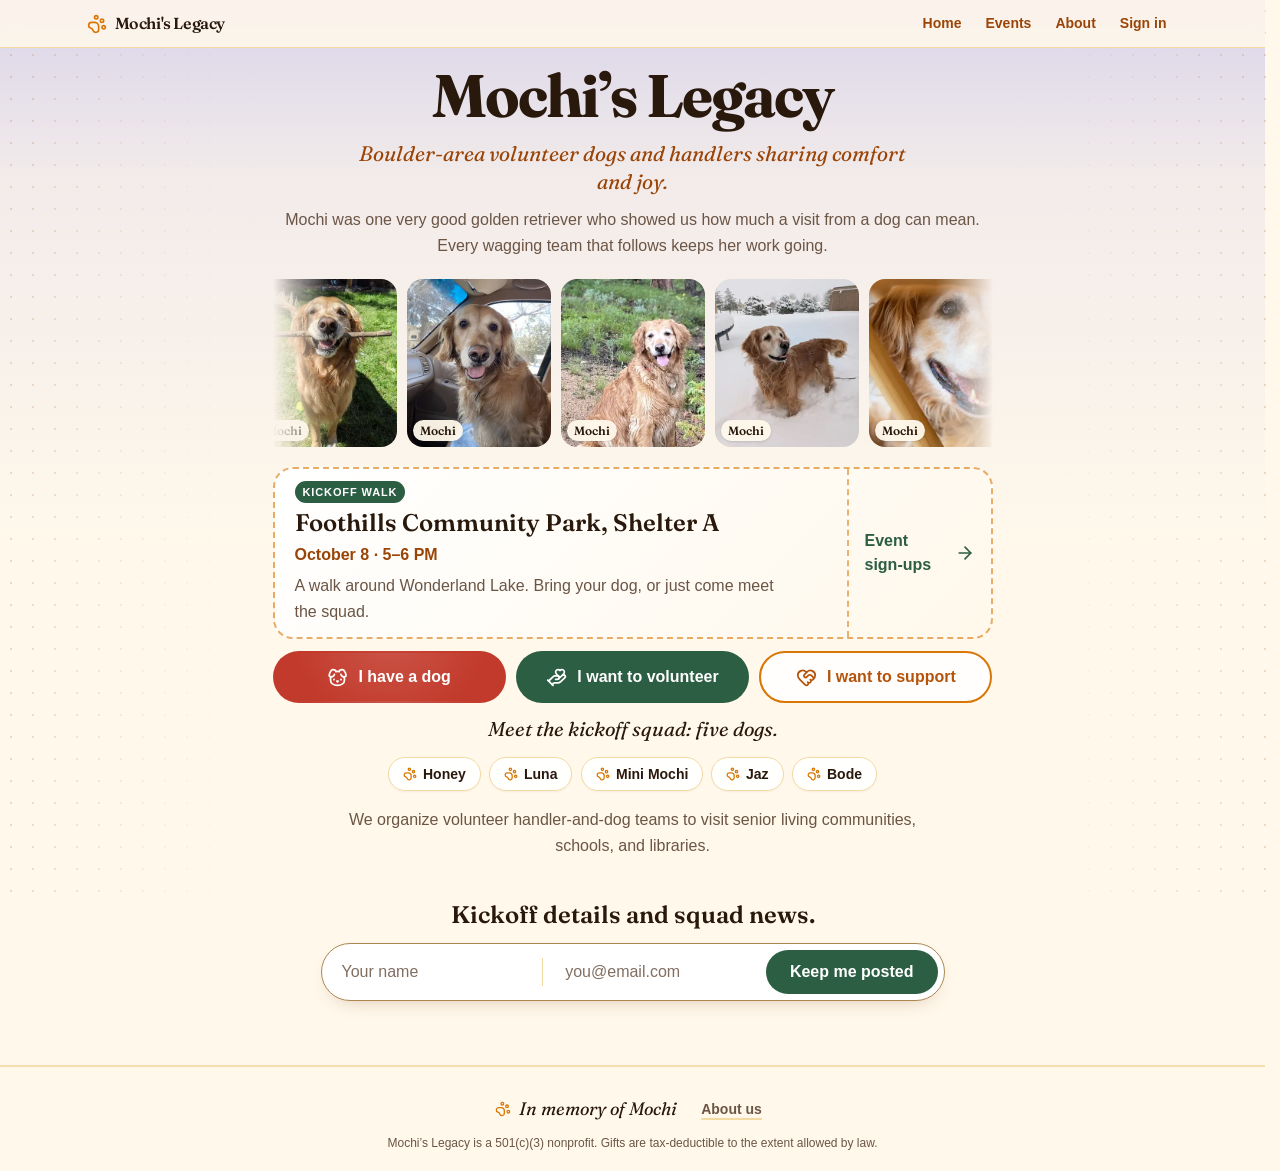
==== about/index.html @ a928e65b "Publish the Mochi's Legacy site Built from agemady/MochisLegacy rc/day-one-2 at 67d6ae8: static page" ====
<!doctype html>
<html lang="en">
  <head>
    <meta charset="UTF-8" />
    <link rel="icon" type="image/svg+xml" href="/favicon.svg" />
    <meta name="viewport" content="width=device-width, initial-scale=1.0" />
    <meta name="description" content="Mochi’s Legacy is a Boulder, Colorado therapy dog nonprofit bringing joy to senior living communities, schools, and libraries. Meet the squad and get involved." />
    <meta name="theme-color" content="#FBDF9C" />
    <meta name="color-scheme" content="light" />

    <!-- Time-of-day sky (ruling 19): set before any CSS so the first paint is right.
         ?sky=dawn|day|dusk|night freezes it (screenshots and e2e use ?sky=day). -->
    <script>
      (function () {
        var tops = { dawn: "#F8D2C3", day: "#FBDF9C", dusk: "#F8CAA6", night: "#D9D4EA" };
        var asked = new URLSearchParams(location.search).get("sky");
        var h = new Date().getHours();
        var sky = Object.prototype.hasOwnProperty.call(tops, asked) ? asked : h >= 5 && h < 9 ? "dawn" : h >= 9 && h < 17 ? "day" : h >= 17 && h < 20 ? "dusk" : "night";
        document.documentElement.setAttribute("data-sky", sky);
        document.querySelector('meta[name="theme-color"]').setAttribute("content", tops[sky]);
      })();
    </script>

    <!-- Fraunces display font: upright 600/700 + italic 400/600 (mission lead-in), variable opsz axis -->
    <link rel="preconnect" href="https://fonts.googleapis.com" />
    <link rel="preconnect" href="https://fonts.gstatic.com" crossorigin />
    <link href="https://fonts.googleapis.com/css2?family=Fraunces:ital,opsz,wght@0,9..144,600;0,9..144,700;1,9..144,400;1,9..144,600&display=swap" rel="stylesheet" />

    <title>Mochi’s Legacy</title>

    <!-- Structured data: Organization and October 8 kickoff Event, 5–6 PM Mountain. -->
    <script type="application/ld+json">
      {
        "@context": "https://schema.org",
        "@graph": [
          {
            "@type": "NGO",
            "@id": "https://mochislegacy.com/#organization",
            "name": "Mochi's Legacy",
            "url": "https://mochislegacy.com/",
            "description": "Boulder, Colorado therapy dog nonprofit bringing comfort and joy to senior living communities, schools, and libraries.",
            "address": {
              "@type": "PostalAddress",
              "addressLocality": "Boulder",
              "addressRegion": "CO",
              "addressCountry": "US"
            }
          },
          {
            "@type": "Event",
            "name": "Mochi's Legacy Kickoff Walk",
            "startDate": "2026-10-08T17:00:00-06:00",
            "endDate": "2026-10-08T18:00:00-06:00",
            "description": "A community gaggle walk from Foothills Community Park, Shelter A, around Wonderland Lake.",
            "eventStatus": "https://schema.org/EventScheduled",
            "eventAttendanceMode": "https://schema.org/OfflineEventAttendanceMode",
            "location": {
              "@type": "Place",
              "name": "Foothills Community Park, Shelter A",
              "address": {
                "@type": "PostalAddress",
                "addressLocality": "Boulder",
                "addressRegion": "CO",
                "addressCountry": "US"
              }
            },
            "organizer": {
              "@id": "https://mochislegacy.com/#organization"
            }
          }
        ]
      }
    </script>

    <!-- Open Graph -->
    <meta property="og:type" content="website" />
    <meta property="og:site_name" content="Mochi’s Legacy" />
    <meta property="og:title" content="Mochi’s Legacy — Therapy Dog Nonprofit in Boulder, CO" />
    <meta property="og:description" content="Boulder, Colorado therapy dog nonprofit bringing joy to senior living communities, schools, and libraries. Meet the squad and get involved." />
    <meta property="og:url" content="https://mochislegacy.com/" />
    <meta property="og:locale" content="en_US" />
    <meta property="og:image" content="https://mochislegacy.com/og.png" />
    <meta property="og:image:width" content="1200" />
    <meta property="og:image:height" content="630" />
    <meta property="og:image:alt" content="Mochi’s Legacy — therapy dog nonprofit in Boulder, CO" />
    <meta name="twitter:card" content="summary_large_image" />
    <script type="module" crossorigin src="/assets/index-DR9vASG3.js"></script>
    <link rel="modulepreload" crossorigin href="/assets/jsx-runtime-CBYkxpZ6.js">
    <link rel="stylesheet" crossorigin href="/assets/index-ahdjMxkK.css">
  </head>
  <body>
    <div id="root"></div>
  </body>
</html>
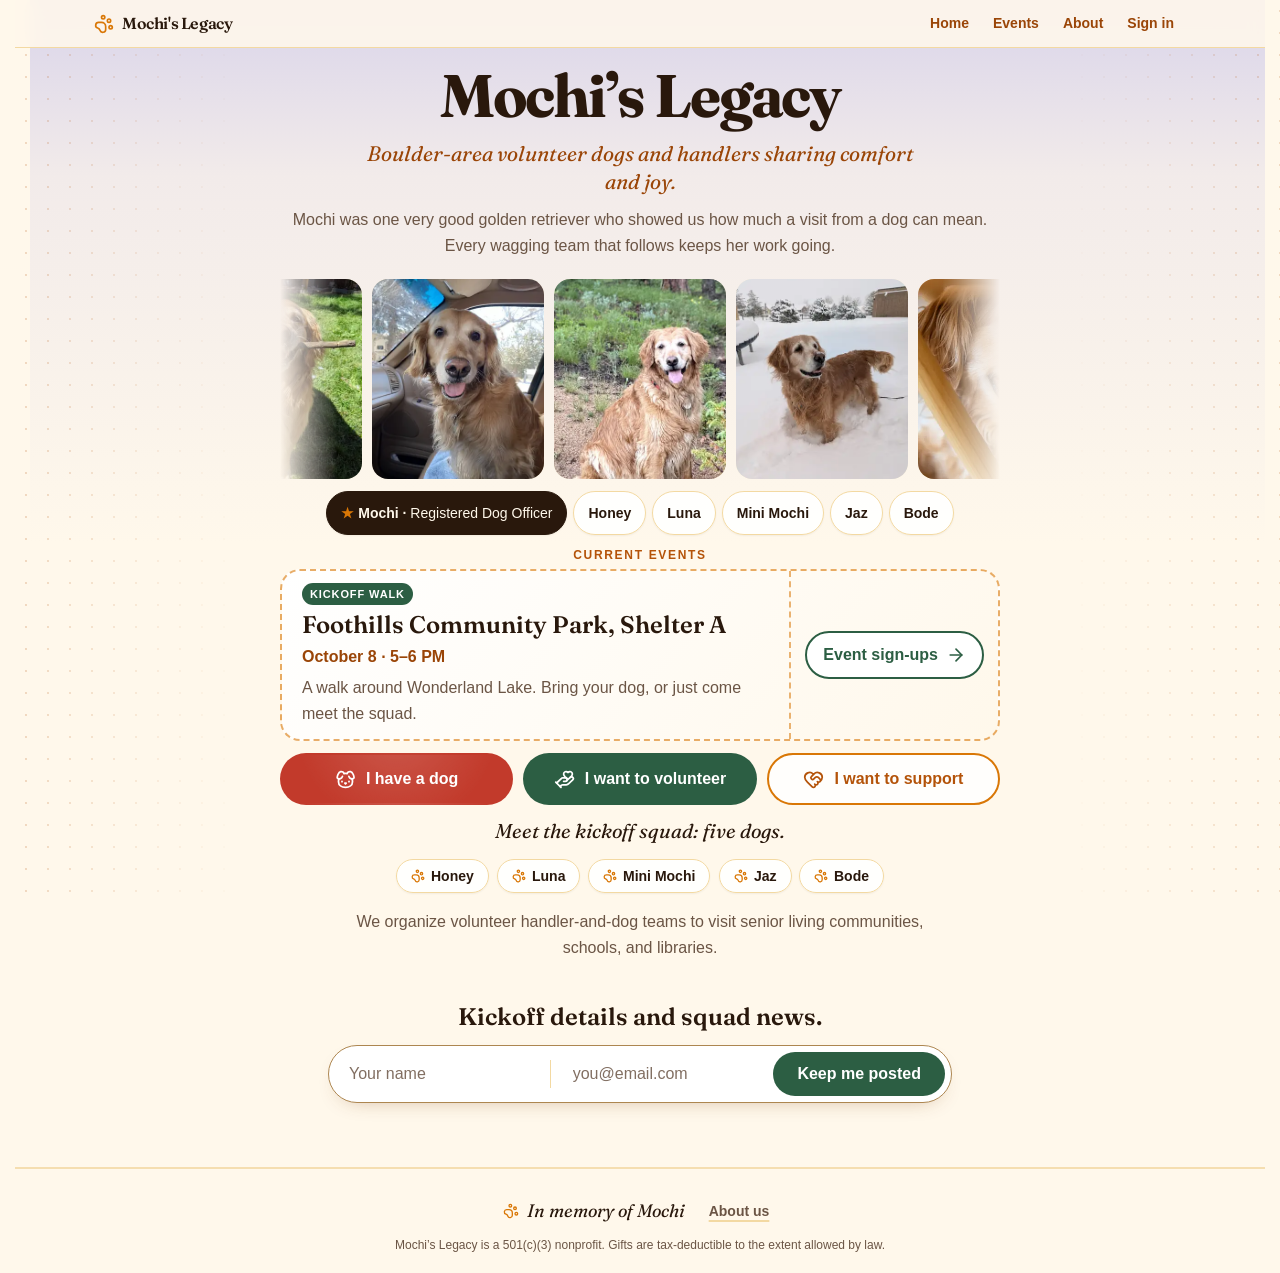
==== commit 4095605a: "Publish photo filter, Current events and founder-tool fixes Built from agemady/MochisLegacy rc/day-o" ====
--- a/about/index.html
+++ b/about/index.html
@@ -84,9 +84,9 @@
     <meta property="og:image:height" content="630" />
     <meta property="og:image:alt" content="Mochi’s Legacy — therapy dog nonprofit in Boulder, CO" />
     <meta name="twitter:card" content="summary_large_image" />
-    <script type="module" crossorigin src="/assets/index-DR9vASG3.js"></script>
+    <script type="module" crossorigin src="/assets/index-BW3WcyxN.js"></script>
     <link rel="modulepreload" crossorigin href="/assets/jsx-runtime-CBYkxpZ6.js">
-    <link rel="stylesheet" crossorigin href="/assets/index-ahdjMxkK.css">
+    <link rel="stylesheet" crossorigin href="/assets/index-DhO8LDPd.css">
   </head>
   <body>
     <div id="root"></div>
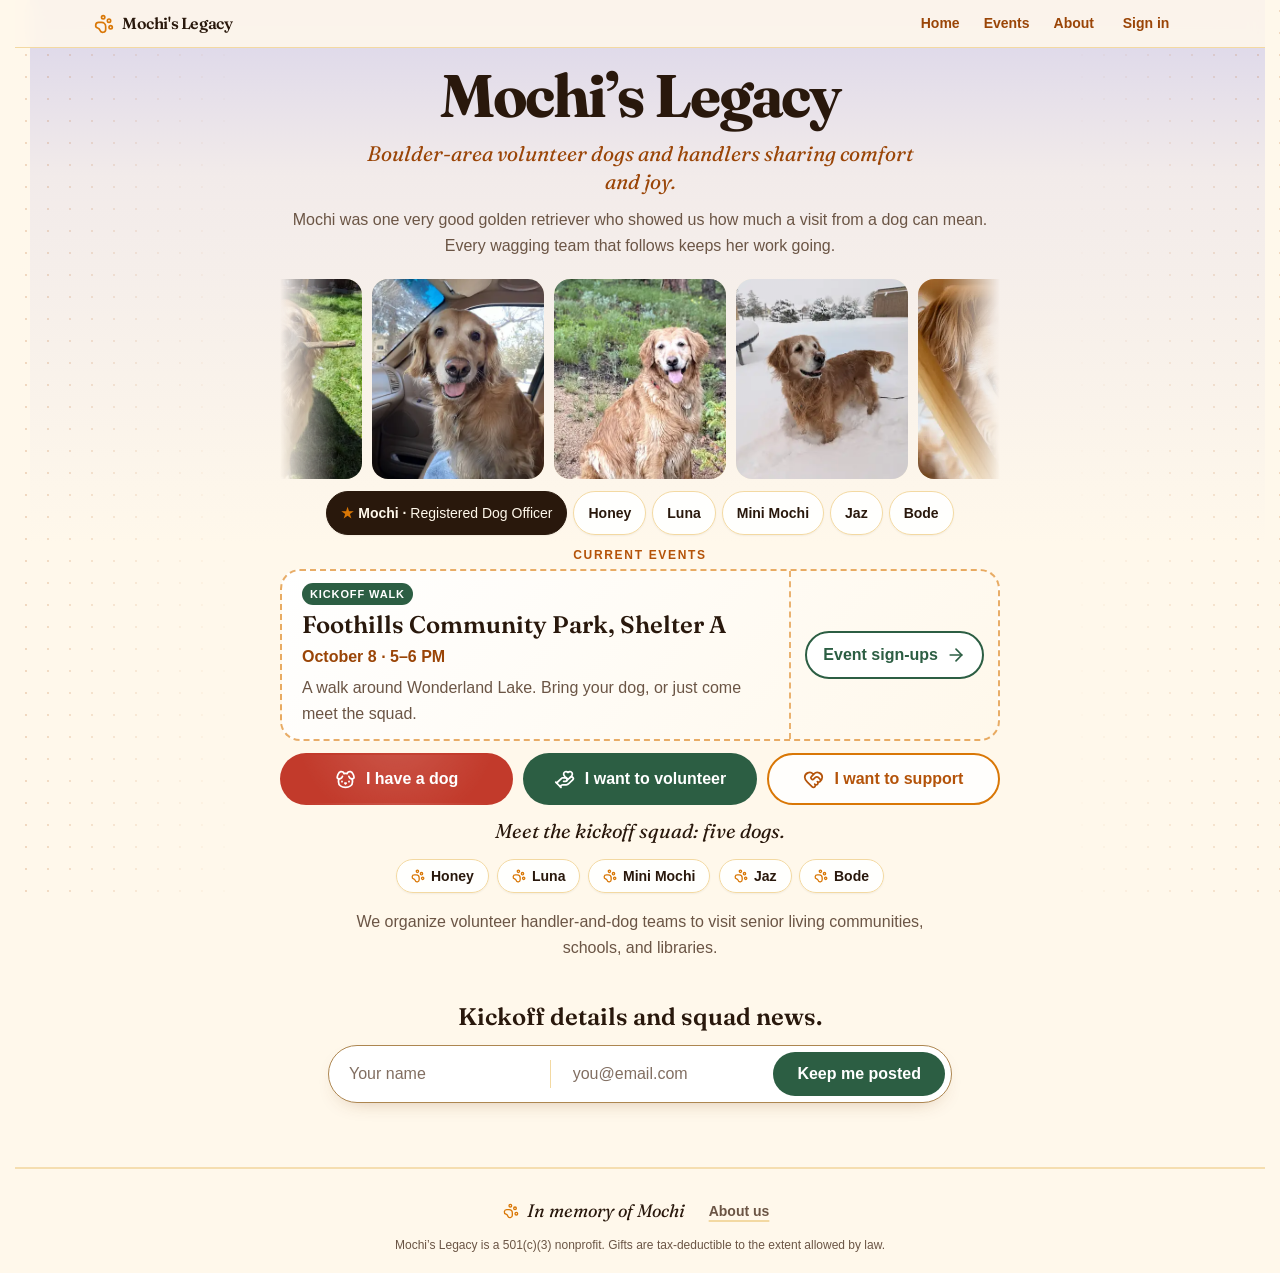
==== commit e5aa7a23: "Publish one header for everyone and the Account hub Built from agemady/MochisLegacy rc/day-one-2 at " ====
--- a/about/index.html
+++ b/about/index.html
@@ -84,9 +84,9 @@
     <meta property="og:image:height" content="630" />
     <meta property="og:image:alt" content="Mochi’s Legacy — therapy dog nonprofit in Boulder, CO" />
     <meta name="twitter:card" content="summary_large_image" />
-    <script type="module" crossorigin src="/assets/index-BW3WcyxN.js"></script>
+    <script type="module" crossorigin src="/assets/index-MuH69ev1.js"></script>
     <link rel="modulepreload" crossorigin href="/assets/jsx-runtime-CBYkxpZ6.js">
-    <link rel="stylesheet" crossorigin href="/assets/index-DhO8LDPd.css">
+    <link rel="stylesheet" crossorigin href="/assets/index-qnlfwigr.css">
   </head>
   <body>
     <div id="root"></div>
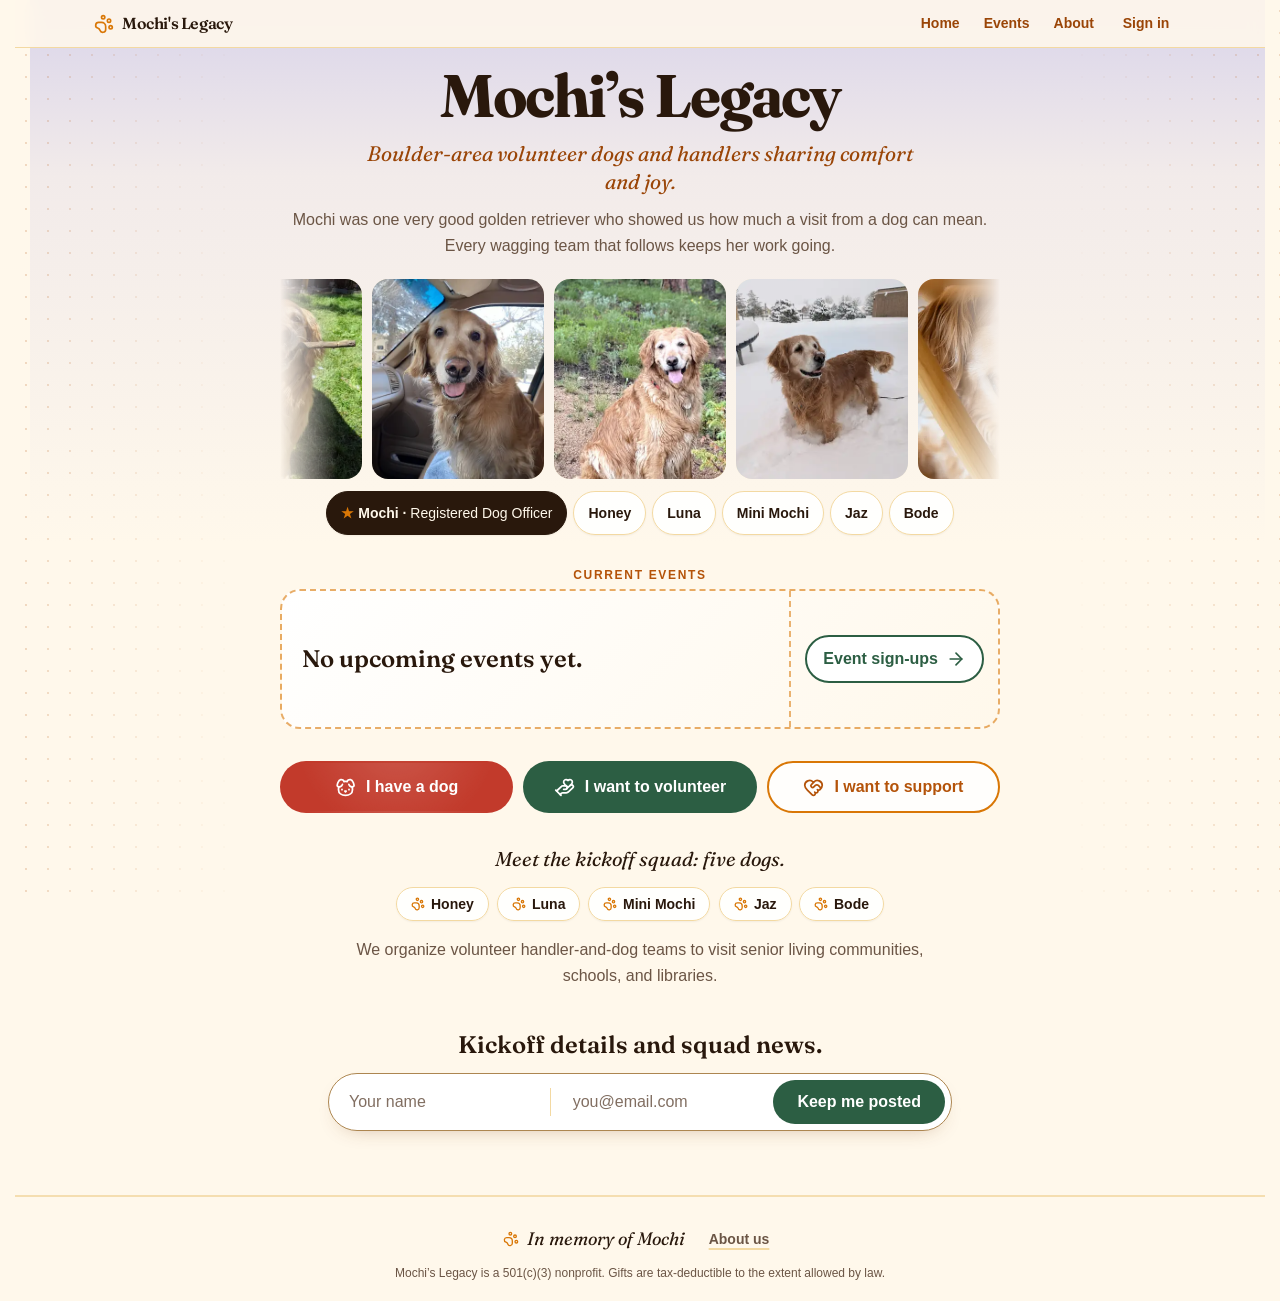
==== commit b2c2faac: "Publish live Current events and landing spacing Built from agemady/MochisLegacy rc/day-one-2 at 3f8a" ====
--- a/about/index.html
+++ b/about/index.html
@@ -84,9 +84,9 @@
     <meta property="og:image:height" content="630" />
     <meta property="og:image:alt" content="Mochi’s Legacy — therapy dog nonprofit in Boulder, CO" />
     <meta name="twitter:card" content="summary_large_image" />
-    <script type="module" crossorigin src="/assets/index-MuH69ev1.js"></script>
+    <script type="module" crossorigin src="/assets/index-e40csyZY.js"></script>
     <link rel="modulepreload" crossorigin href="/assets/jsx-runtime-CBYkxpZ6.js">
-    <link rel="stylesheet" crossorigin href="/assets/index-qnlfwigr.css">
+    <link rel="stylesheet" crossorigin href="/assets/index-BLFZUl04.css">
   </head>
   <body>
     <div id="root"></div>
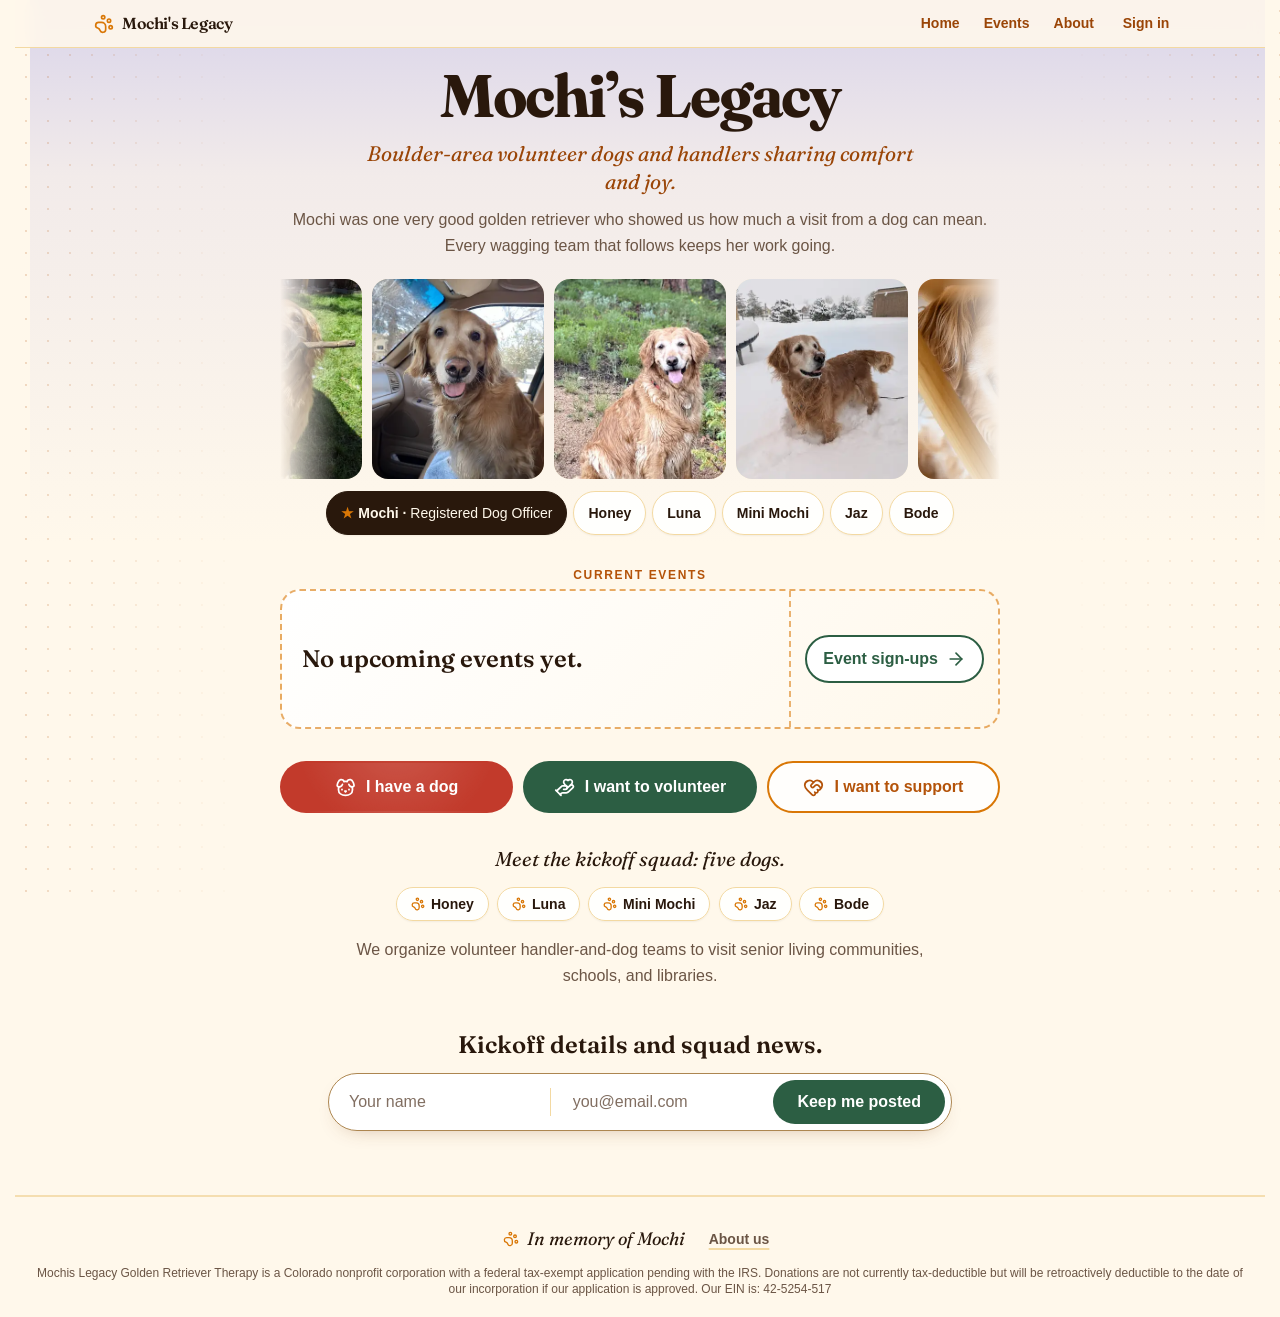
==== commit 25851782: "fix: bust cache for updated support button link" ====
--- a/about/index.html
+++ b/about/index.html
@@ -84,7 +84,7 @@
     <meta property="og:image:height" content="630" />
     <meta property="og:image:alt" content="Mochi’s Legacy — therapy dog nonprofit in Boulder, CO" />
     <meta name="twitter:card" content="summary_large_image" />
-    <script type="module" crossorigin src="/assets/index-e40csyZY.js"></script>
+    <script type="module" crossorigin src="/assets/index-e40csyZZ.js"></script>
     <link rel="modulepreload" crossorigin href="/assets/jsx-runtime-CBYkxpZ6.js">
     <link rel="stylesheet" crossorigin href="/assets/index-BLFZUl04.css">
   </head>
